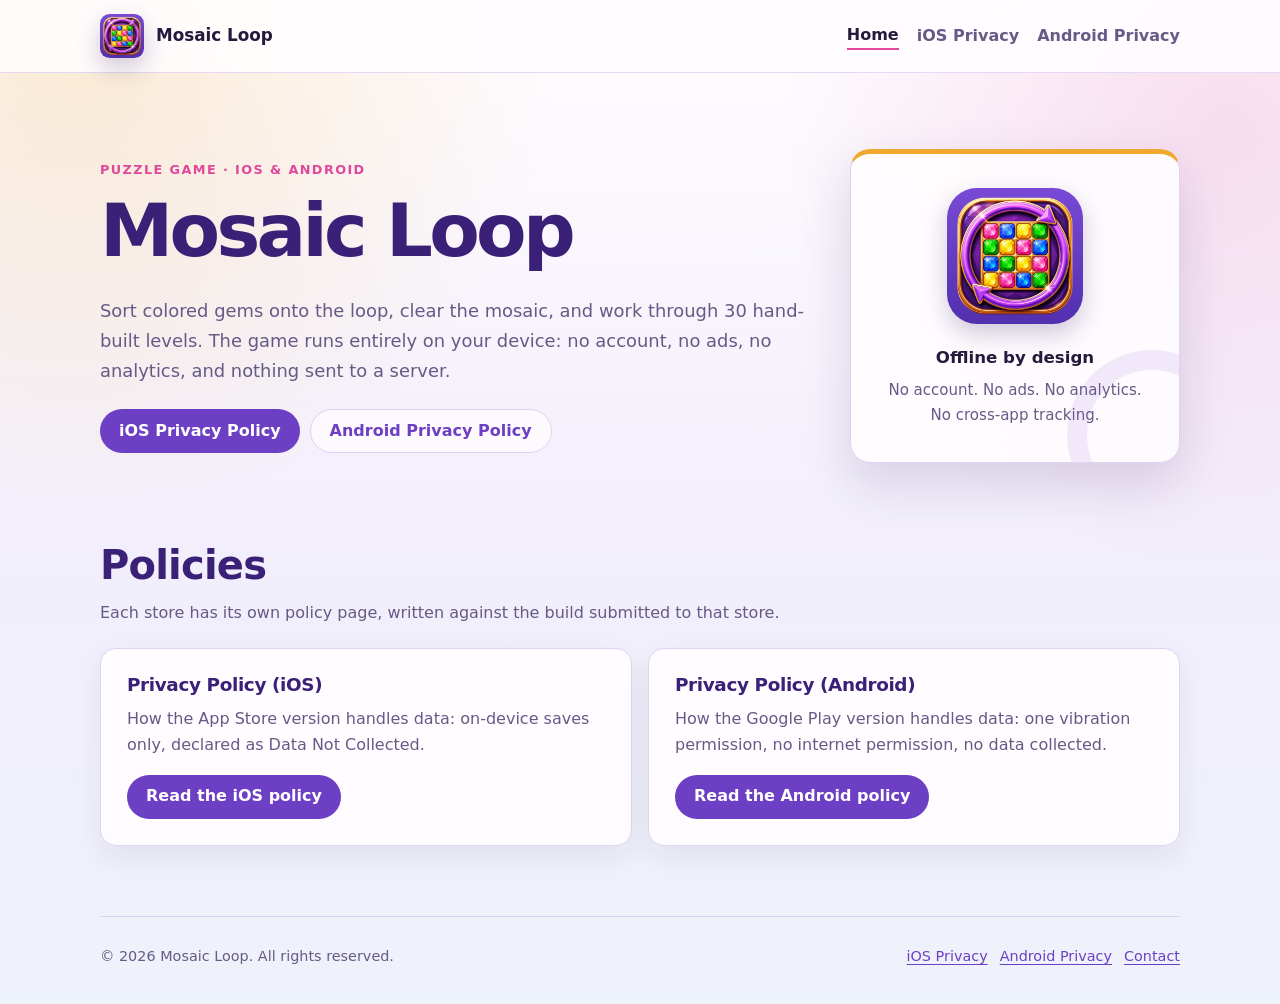
==== index.html @ 30cb096b "Add Mosaic Loop privacy site for iOS and Android Static GitHub Pages site holding the store-facing p" ====
<!doctype html>
<html lang="en">
<head>
  <meta charset="utf-8">
  <meta name="viewport" content="width=device-width, initial-scale=1">
  <meta name="robots" content="index,follow">
  <meta name="description" content="Mosaic Loop is an offline gem-sorting puzzle game. Read the iOS and Android privacy policies here.">
  <meta name="theme-color" content="#3b2077">
  <title>Mosaic Loop</title>
  <link rel="icon" href="assets/app-icon.png">
  <link rel="apple-touch-icon" href="assets/app-icon.png">
  <link rel="stylesheet" href="assets/styles.css">
</head>
<body>
  <header class="site-header">
    <nav class="top-nav" aria-label="Page navigation">
      <a class="brand" href="index.html" aria-label="Mosaic Loop home">
        <img src="assets/app-icon.png" alt="" width="44" height="44">
        <span>Mosaic Loop</span>
      </a>
      <div class="nav-links">
        <a href="index.html" aria-current="page">Home</a>
        <a href="privacy.html">iOS Privacy</a>
        <a href="android/privacy.html">Android Privacy</a>
      </div>
    </nav>
  </header>

  <main>
    <section class="hero">
      <div class="hero-copy">
        <p class="eyebrow">Puzzle game · iOS &amp; Android</p>
        <h1>Mosaic Loop</h1>
        <p class="lead">
          Sort colored gems onto the loop, clear the mosaic, and work through 30 hand-built levels. The game runs
          entirely on your device: no account, no ads, no analytics, and nothing sent to a server.
        </p>
        <div class="cta-row">
          <a class="button-link" href="privacy.html">iOS Privacy Policy</a>
          <a class="button-link button-link--ghost" href="android/privacy.html">Android Privacy Policy</a>
        </div>
      </div>

      <aside class="hero-badge" aria-label="Privacy summary">
        <img src="assets/app-icon.png" alt="Mosaic Loop app icon" width="136" height="136">
        <div>
          <strong>Offline by design</strong>
          <span>No account. No ads. No analytics. No cross-app tracking.</span>
        </div>
      </aside>
    </section>

    <section class="section-block" aria-label="Legal documents">
      <div class="section-header">
        <h2>Policies</h2>
        <p class="section-intro">
          Each store has its own policy page, written against the build submitted to that store.
        </p>
      </div>

      <div class="doc-grid">
        <article>
          <h2>Privacy Policy (iOS)</h2>
          <p>How the App Store version handles data: on-device saves only, declared as Data Not Collected.</p>
          <a class="button-link" href="privacy.html">Read the iOS policy</a>
        </article>
        <article>
          <h2>Privacy Policy (Android)</h2>
          <p>How the Google Play version handles data: one vibration permission, no internet permission, no data collected.</p>
          <a class="button-link" href="android/privacy.html">Read the Android policy</a>
        </article>
      </div>
    </section>
  </main>

  <footer class="site-footer">
    <p>&copy; 2026 Mosaic Loop. All rights reserved.</p>
    <nav class="footer-links" aria-label="Legal documents">
      <a href="privacy.html">iOS Privacy</a>
      <a href="android/privacy.html">Android Privacy</a>
      <a href="mailto:velvet_rogue_5@proton.me">Contact</a>
    </nav>
  </footer>
</body>
</html>
---- assets/styles.css ----
:root {
  color-scheme: light;
  --ink: #241a3d;
  --muted: #665a86;
  --paper: #f2eefb;
  --panel: #fffdff;
  --line: #ded3f2;
  --violet: #6d3fc4;
  --violet-dark: #3b2077;
  --gold: #f0a92e;
  --rose: #e0489b;
  --mint: #2bb3a3;
  --cream: #fff3e3;
  --shadow: 0 20px 50px rgba(45, 25, 90, 0.15);
}

* {
  box-sizing: border-box;
}

html {
  scroll-behavior: smooth;
}

body {
  min-width: 320px;
  margin: 0;
  background:
    radial-gradient(circle at 6% 4%, rgba(240, 169, 46, 0.2), transparent 30rem),
    radial-gradient(circle at 96% 12%, rgba(224, 72, 155, 0.16), transparent 28rem),
    linear-gradient(180deg, #fffdff 0%, var(--paper) 54%, #eef2fb 100%);
  color: var(--ink);
  font-family: Inter, ui-sans-serif, system-ui, -apple-system, BlinkMacSystemFont, "Segoe UI", sans-serif;
  line-height: 1.65;
}

a {
  color: var(--violet);
  text-decoration-thickness: 1px;
  text-underline-offset: 0.18em;
}

a:hover {
  color: var(--violet-dark);
}

a:focus-visible {
  border-radius: 4px;
  outline: 3px solid rgba(240, 169, 46, 0.75);
  outline-offset: 4px;
}

.site-header {
  position: sticky;
  top: 0;
  z-index: 10;
  border-bottom: 1px solid rgba(222, 211, 242, 0.85);
  background: rgba(255, 253, 255, 0.88);
  backdrop-filter: blur(18px);
}

.top-nav {
  display: flex;
  align-items: center;
  justify-content: space-between;
  width: min(1080px, calc(100% - 32px));
  min-height: 72px;
  margin: 0 auto;
}

.brand {
  display: inline-flex;
  align-items: center;
  gap: 12px;
  color: var(--ink);
  font-size: 1.05rem;
  font-weight: 850;
  text-decoration: none;
}

.brand img,
.hero-badge img {
  border-radius: 22%;
  box-shadow: 0 10px 24px rgba(45, 25, 90, 0.22);
}

.nav-links {
  display: flex;
  align-items: center;
  gap: 18px;
  font-weight: 780;
}

.nav-links a {
  color: var(--muted);
  text-decoration: none;
}

.nav-links a[aria-current="page"] {
  border-bottom: 2px solid var(--rose);
  color: var(--ink);
}

.hero {
  display: grid;
  grid-template-columns: minmax(0, 1fr) 330px;
  gap: 42px;
  align-items: center;
  width: min(1080px, calc(100% - 32px));
  margin: 0 auto;
  padding: 76px 0 38px;
}

.eyebrow {
  margin: 0 0 10px;
  color: var(--rose);
  font-size: 0.8rem;
  font-weight: 850;
  letter-spacing: 0.11em;
  text-transform: uppercase;
}

h1,
h2 {
  margin: 0;
  color: var(--violet-dark);
  line-height: 1.12;
}

h1 {
  max-width: 740px;
  font-size: clamp(2.8rem, 6.4vw, 4.6rem);
  letter-spacing: -0.05em;
}

h2 {
  font-size: 1.3rem;
  letter-spacing: -0.02em;
}

.lead {
  max-width: 760px;
  margin: 24px 0 0;
  color: var(--muted);
  font-size: 1.12rem;
}

.updated {
  margin: 18px 0 0;
  color: #7c72a0;
  font-size: 0.93rem;
}

.platform-switcher {
  display: inline-flex;
  flex-wrap: wrap;
  align-items: center;
  gap: 7px;
  margin-top: 22px;
  border: 1px solid var(--line);
  border-radius: 999px;
  background: rgba(255, 253, 255, 0.88);
  padding: 6px;
}

.platform-switcher span {
  padding: 4px 8px;
  color: var(--muted);
  font-size: 0.84rem;
  font-weight: 760;
}

.platform-switcher a {
  border-radius: 999px;
  padding: 6px 12px;
  font-weight: 800;
  text-decoration: none;
}

.platform-switcher a[aria-current="page"] {
  background: var(--violet);
  color: white;
}

.document-nav {
  display: flex;
  flex-wrap: wrap;
  gap: 14px;
  margin-top: 16px;
}

.document-nav a {
  border-bottom: 2px solid transparent;
  color: var(--muted);
  font-size: 0.9rem;
  font-weight: 780;
  text-decoration: none;
}

.document-nav a[aria-current="page"] {
  border-bottom-color: var(--rose);
  color: var(--ink);
}

.hero-badge {
  position: relative;
  display: grid;
  justify-items: center;
  gap: 20px;
  overflow: hidden;
  border: 1px solid var(--line);
  border-top: 5px solid var(--gold);
  border-radius: 20px;
  background: rgba(255, 253, 255, 0.92);
  padding: 34px 30px;
  box-shadow: var(--shadow);
  text-align: center;
}

.hero-badge::after {
  position: absolute;
  right: -58px;
  bottom: -58px;
  width: 130px;
  height: 130px;
  border: 20px solid rgba(109, 63, 196, 0.09);
  border-radius: 50%;
  content: "";
}

.hero-badge strong,
.hero-badge span {
  display: block;
}

.hero-badge strong {
  margin-bottom: 7px;
  font-size: 1.04rem;
}

.hero-badge span {
  color: var(--muted);
  font-size: 0.94rem;
}

.summary-grid {
  display: grid;
  grid-template-columns: repeat(3, minmax(0, 1fr));
  gap: 16px;
  width: min(1080px, calc(100% - 32px));
  margin: 0 auto 24px;
}

.summary-grid article,
.policy-section {
  min-width: 0;
  border: 1px solid var(--line);
  border-radius: 16px;
  background: rgba(255, 253, 255, 0.93);
  box-shadow: 0 12px 30px rgba(45, 25, 90, 0.07);
}

.summary-grid article {
  position: relative;
  overflow: hidden;
  padding: 24px;
}

.summary-grid article:nth-child(1) {
  border-top: 5px solid var(--violet);
}

.summary-grid article:nth-child(2) {
  border-top: 5px solid var(--rose);
}

.summary-grid article:nth-child(3) {
  border-top: 5px solid var(--mint);
}

.card-number {
  position: absolute;
  top: 12px;
  right: 18px;
  color: rgba(59, 32, 119, 0.1);
  font-size: 2rem;
  font-weight: 900;
  line-height: 1;
}

.summary-grid p,
.policy-section p {
  margin: 12px 0 0;
  color: var(--muted);
}

.policy {
  display: grid;
  gap: 16px;
  width: min(1080px, calc(100% - 32px));
  margin: 0 auto;
  padding-bottom: 70px;
}

.policy-section {
  padding: 30px;
}

.policy-section p:first-of-type {
  margin-top: 14px;
}

.policy-list {
  margin: 14px 0 0;
  padding-left: 22px;
  color: var(--muted);
}

.policy-list li + li {
  margin-top: 8px;
}

.policy-list strong {
  color: var(--ink);
}

.contact-panel {
  display: flex;
  align-items: center;
  justify-content: space-between;
  gap: 32px;
  border-color: rgba(109, 63, 196, 0.35);
  background:
    linear-gradient(115deg, rgba(109, 63, 196, 0.09), rgba(255, 253, 255, 0.96) 48%),
    var(--panel);
}

.contact-panel > div {
  max-width: 720px;
}

.contact-button {
  flex: 0 0 auto;
  border-radius: 999px;
  background: var(--violet);
  padding: 13px 20px;
  color: white;
  font-weight: 800;
  text-decoration: none;
  box-shadow: 0 10px 20px rgba(109, 63, 196, 0.26);
}

.contact-button:hover {
  background: var(--violet-dark);
  color: white;
  text-decoration: none;
}

.site-footer {
  display: flex;
  align-items: center;
  justify-content: space-between;
  gap: 24px;
  width: min(1080px, calc(100% - 32px));
  margin: 0 auto;
  border-top: 1px solid var(--line);
  padding: 28px 0 36px;
  color: var(--muted);
  font-size: 0.9rem;
}

.site-footer p {
  margin: 0;
}

.footer-links {
  display: flex;
  flex-wrap: wrap;
  justify-content: flex-end;
  gap: 12px;
}

.footer-links a {
  white-space: nowrap;
}

.button-link {
  display: inline-flex;
  align-items: center;
  justify-content: center;
  min-height: 44px;
  border-radius: 999px;
  background: var(--violet);
  padding: 0 19px;
  color: white;
  font-weight: 850;
  text-decoration: none;
}

.button-link:hover {
  background: var(--violet-dark);
  color: white;
  text-decoration: none;
}

.button-link--ghost {
  border: 1px solid var(--line);
  background: rgba(255, 253, 255, 0.78);
  color: var(--violet);
}

.button-link--ghost:hover {
  background: var(--cream);
  color: var(--violet-dark);
}

.cta-row {
  display: flex;
  flex-wrap: wrap;
  gap: 10px;
  margin-top: 24px;
}

.section-block {
  width: min(1080px, calc(100% - 32px));
  margin: 42px auto 0;
}

.section-header h2 {
  font-size: clamp(1.8rem, 4vw, 2.5rem);
}

.section-intro {
  max-width: 760px;
  margin: 12px 0 0;
  color: var(--muted);
}

.doc-grid {
  display: grid;
  grid-template-columns: repeat(2, minmax(0, 1fr));
  gap: 16px;
  margin-top: 22px;
  padding-bottom: 70px;
}

.doc-grid article {
  border: 1px solid var(--line);
  border-radius: 16px;
  background: rgba(255, 253, 255, 0.93);
  padding: 26px;
  box-shadow: 0 12px 30px rgba(45, 25, 90, 0.07);
}

.doc-grid h2 {
  font-size: 1.15rem;
}

.doc-grid p {
  margin: 10px 0 16px;
  color: var(--muted);
}

@media (max-width: 820px) {
  .hero {
    grid-template-columns: 1fr;
    padding-top: 50px;
  }

  .hero-badge {
    grid-template-columns: auto 1fr;
    justify-items: start;
    text-align: left;
  }

  .hero-badge img {
    width: 94px;
    height: 94px;
  }

  .summary-grid,
  .doc-grid {
    grid-template-columns: 1fr;
  }
}

@media (max-width: 620px) {
  .top-nav {
    flex-direction: column;
    align-items: flex-start;
    min-height: 0;
    gap: 4px;
    padding: 10px 0 12px;
  }

  .nav-links {
    gap: 16px;
    font-size: 0.88rem;
  }

  .nav-links a,
  .brand span {
    white-space: nowrap;
  }

  .brand img {
    width: 34px;
    height: 34px;
  }

  .hero {
    gap: 28px;
    padding: 42px 0 28px;
  }

  h1 {
    font-size: clamp(2.4rem, 12vw, 3.6rem);
  }

  .lead {
    font-size: 1.02rem;
  }

  .hero-badge {
    grid-template-columns: 1fr;
    justify-items: center;
    padding: 26px;
    text-align: center;
  }

  .summary-grid article,
  .policy-section {
    border-radius: 14px;
    padding: 22px;
  }

  .contact-panel,
  .site-footer {
    align-items: flex-start;
    flex-direction: column;
  }

  .footer-links {
    justify-content: flex-start;
  }
}

@media (prefers-reduced-motion: reduce) {
  html {
    scroll-behavior: auto;
  }
}

code {
  border-radius: 5px;
  background: rgba(109, 63, 196, 0.09);
  padding: 1px 6px;
  color: var(--violet-dark);
  font-family: ui-monospace, SFMono-Regular, "SF Mono", Menlo, Consolas, monospace;
  font-size: 0.9em;
}
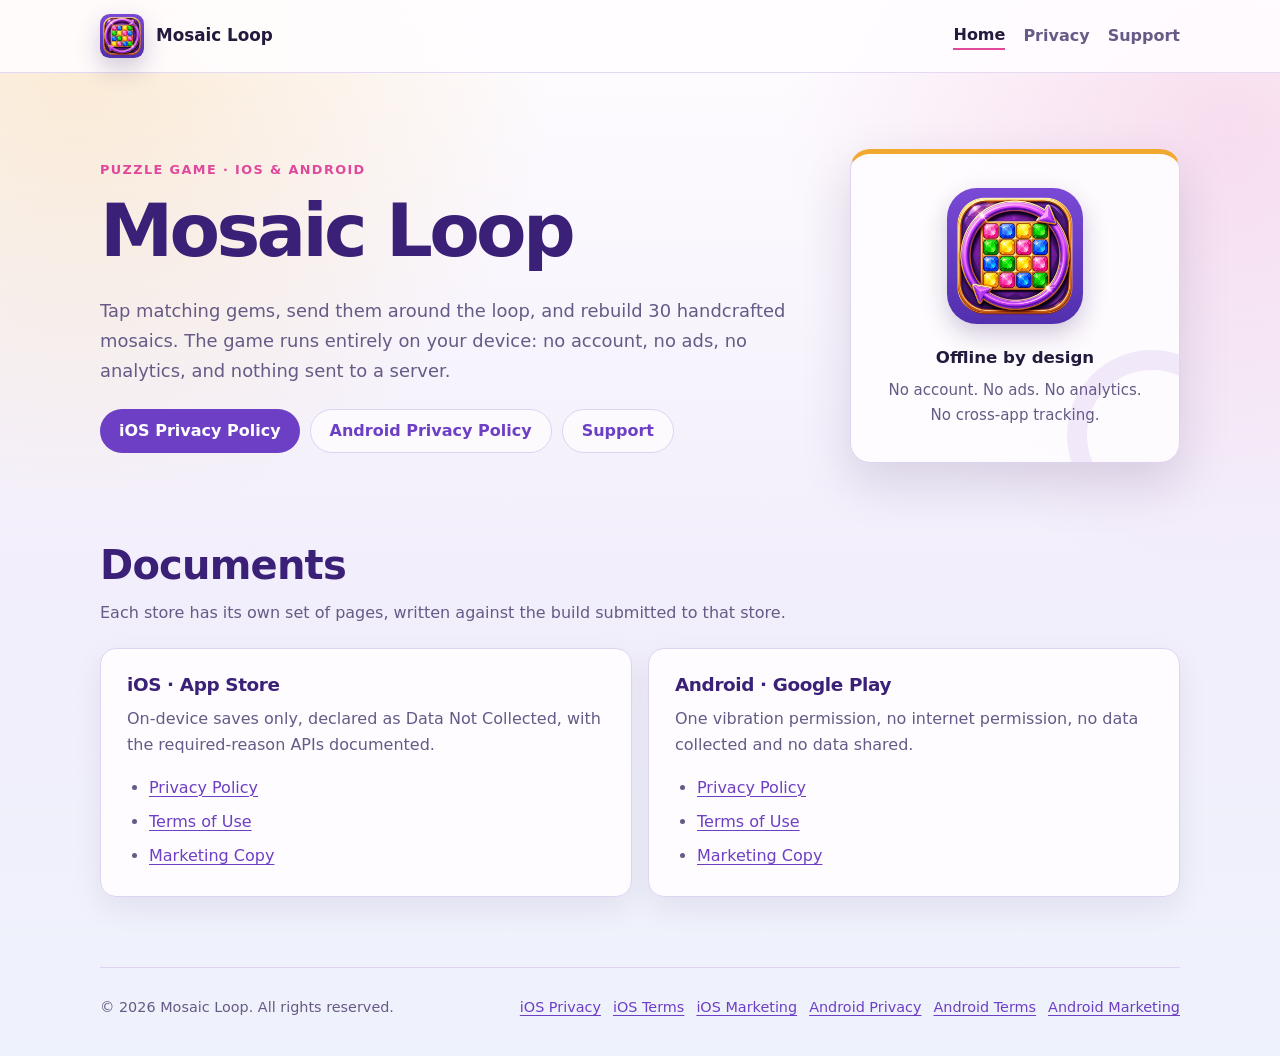
==== commit d9525dd4: "Add terms, support, and store copy pages for both platforms Completes the site to match what the two" ====
--- a/index.html
+++ b/index.html
@@ -4,7 +4,7 @@
   <meta charset="utf-8">
   <meta name="viewport" content="width=device-width, initial-scale=1">
   <meta name="robots" content="index,follow">
-  <meta name="description" content="Mosaic Loop is an offline gem-sorting puzzle game. Read the iOS and Android privacy policies here.">
+  <meta name="description" content="Mosaic Loop is an offline gem-sorting puzzle game for iOS and Android. Privacy policies, terms of use, store copy, and support.">
   <meta name="theme-color" content="#3b2077">
   <title>Mosaic Loop</title>
   <link rel="icon" href="assets/app-icon.png">
@@ -20,8 +20,8 @@
       </a>
       <div class="nav-links">
         <a href="index.html" aria-current="page">Home</a>
-        <a href="privacy.html">iOS Privacy</a>
-        <a href="android/privacy.html">Android Privacy</a>
+        <a href="privacy.html">Privacy</a>
+        <a href="support/">Support</a>
       </div>
     </nav>
   </header>
@@ -32,12 +32,13 @@
         <p class="eyebrow">Puzzle game · iOS &amp; Android</p>
         <h1>Mosaic Loop</h1>
         <p class="lead">
-          Sort colored gems onto the loop, clear the mosaic, and work through 30 hand-built levels. The game runs
-          entirely on your device: no account, no ads, no analytics, and nothing sent to a server.
+          Tap matching gems, send them around the loop, and rebuild 30 handcrafted mosaics. The game runs entirely on
+          your device: no account, no ads, no analytics, and nothing sent to a server.
         </p>
         <div class="cta-row">
           <a class="button-link" href="privacy.html">iOS Privacy Policy</a>
           <a class="button-link button-link--ghost" href="android/privacy.html">Android Privacy Policy</a>
+          <a class="button-link button-link--ghost" href="support/">Support</a>
         </div>
       </div>
 
@@ -50,24 +51,32 @@
       </aside>
     </section>
 
-    <section class="section-block" aria-label="Legal documents">
+    <section class="section-block" aria-label="Documents">
       <div class="section-header">
-        <h2>Policies</h2>
+        <h2>Documents</h2>
         <p class="section-intro">
-          Each store has its own policy page, written against the build submitted to that store.
+          Each store has its own set of pages, written against the build submitted to that store.
         </p>
       </div>
 
       <div class="doc-grid">
         <article>
-          <h2>Privacy Policy (iOS)</h2>
-          <p>How the App Store version handles data: on-device saves only, declared as Data Not Collected.</p>
-          <a class="button-link" href="privacy.html">Read the iOS policy</a>
+          <h2>iOS · App Store</h2>
+          <p>On-device saves only, declared as Data Not Collected, with the required-reason APIs documented.</p>
+          <ul class="policy-list">
+            <li><a href="privacy.html">Privacy Policy</a></li>
+            <li><a href="terms-of-use.html">Terms of Use</a></li>
+            <li><a href="marketing.html">Marketing Copy</a></li>
+          </ul>
         </article>
         <article>
-          <h2>Privacy Policy (Android)</h2>
-          <p>How the Google Play version handles data: one vibration permission, no internet permission, no data collected.</p>
-          <a class="button-link" href="android/privacy.html">Read the Android policy</a>
+          <h2>Android · Google Play</h2>
+          <p>One vibration permission, no internet permission, no data collected and no data shared.</p>
+          <ul class="policy-list">
+            <li><a href="android/privacy.html">Privacy Policy</a></li>
+            <li><a href="android/terms-of-use.html">Terms of Use</a></li>
+            <li><a href="android/marketing.html">Marketing Copy</a></li>
+          </ul>
         </article>
       </div>
     </section>
@@ -77,8 +86,11 @@
     <p>&copy; 2026 Mosaic Loop. All rights reserved.</p>
     <nav class="footer-links" aria-label="Legal documents">
       <a href="privacy.html">iOS Privacy</a>
+      <a href="terms-of-use.html">iOS Terms</a>
+      <a href="marketing.html">iOS Marketing</a>
       <a href="android/privacy.html">Android Privacy</a>
-      <a href="mailto:velvet_rogue_5@proton.me">Contact</a>
+      <a href="android/terms-of-use.html">Android Terms</a>
+      <a href="android/marketing.html">Android Marketing</a>
     </nav>
   </footer>
 </body>
--- a/assets/styles.css
+++ b/assets/styles.css
@@ -559,3 +559,24 @@
   font-family: ui-monospace, SFMono-Regular, "SF Mono", Menlo, Consolas, monospace;
   font-size: 0.9em;
 }
+
+.copy-block {
+  overflow-x: auto;
+  max-width: 100%;
+  margin: 14px 0 0;
+  border: 1px solid var(--line);
+  border-radius: 12px;
+  background: var(--paper);
+  padding: 18px;
+  color: var(--ink);
+  font: inherit;
+  line-height: 1.65;
+  white-space: pre-wrap;
+  overflow-wrap: anywhere;
+}
+
+.copy-note {
+  margin-top: 8px;
+  color: #7c72a0;
+  font-size: 0.9rem;
+}
